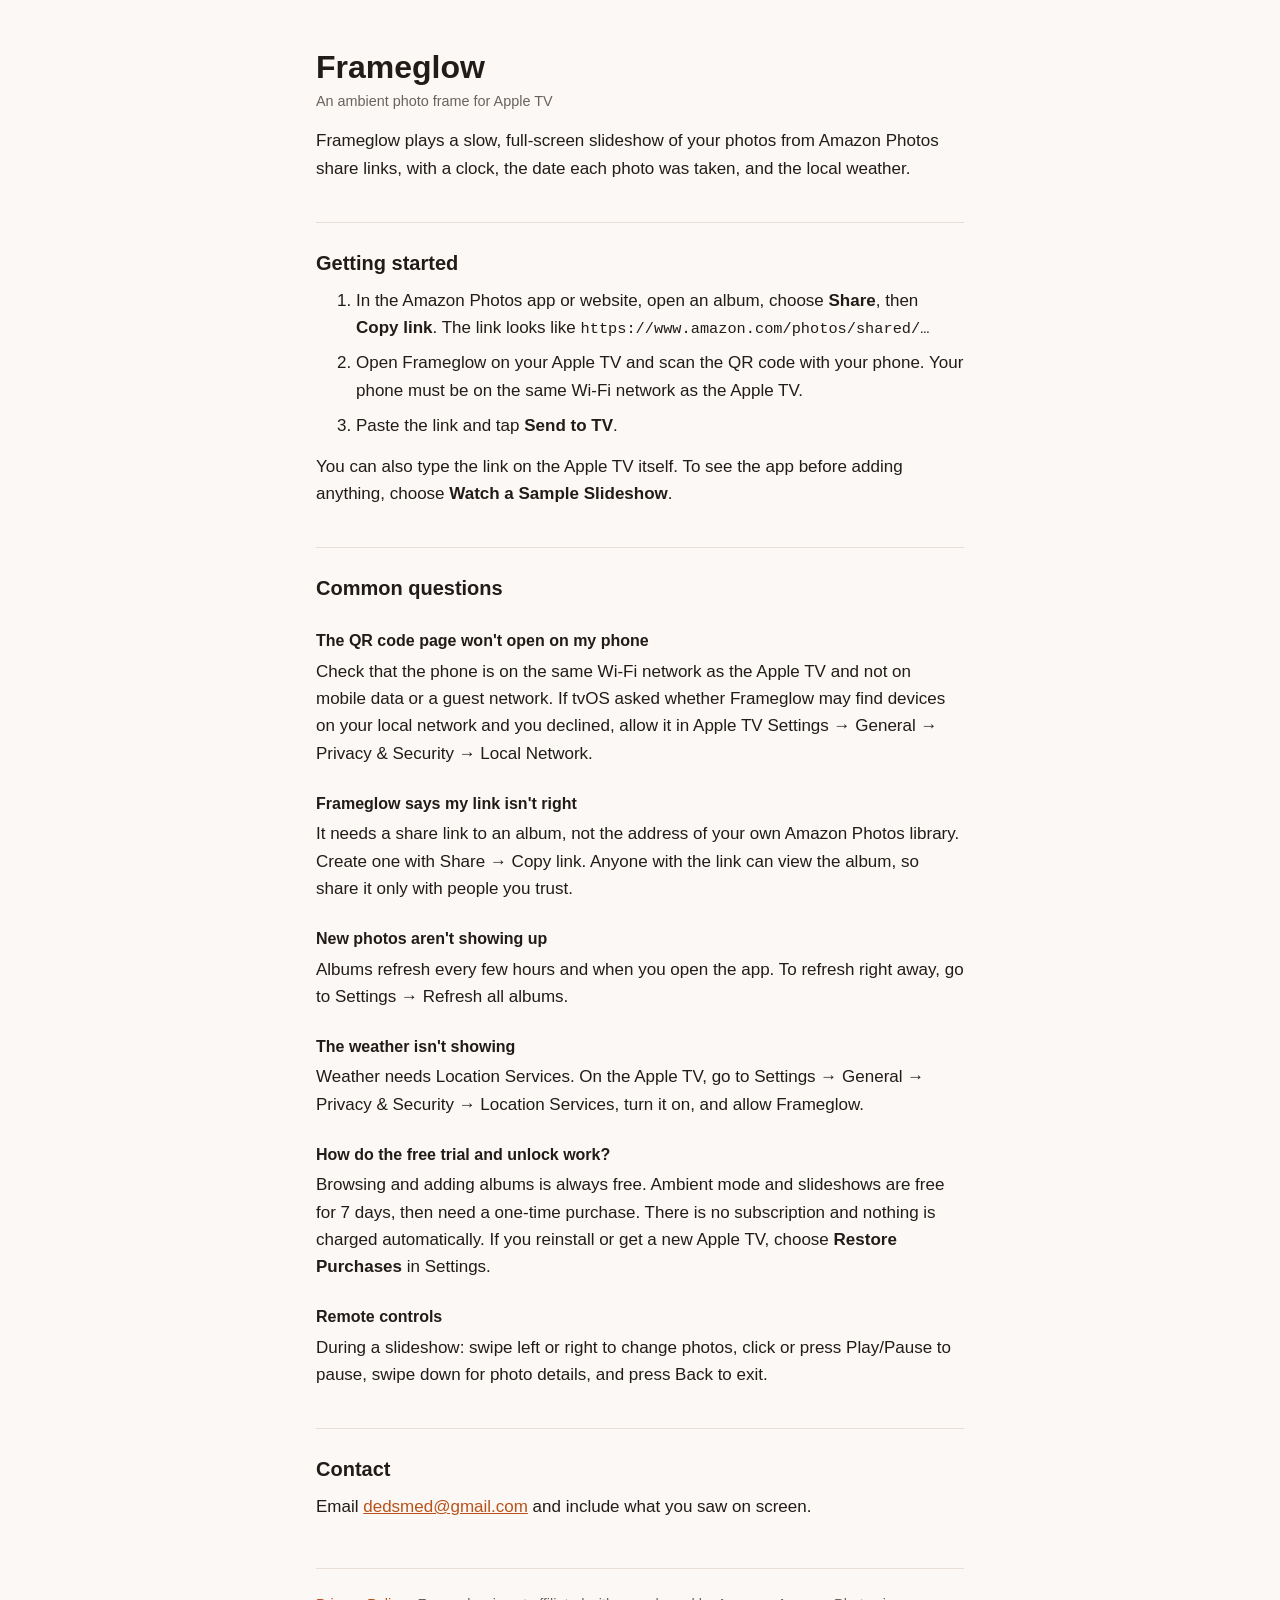
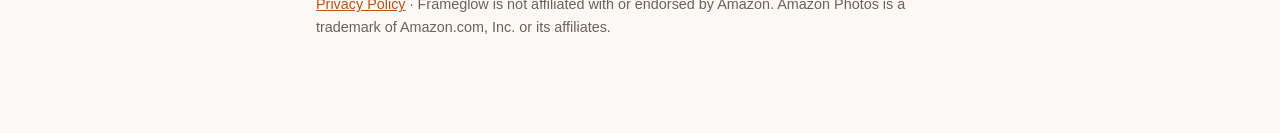
==== frameglow/index.html @ 3e017130 "Add Frameglow support page and privacy policy Co-Authored-By: Claude Fable 5.2 <noreply@anthropic.co" ====
<!doctype html>
<html lang="en">
<head>
<meta charset="utf-8">
<meta name="viewport" content="width=device-width, initial-scale=1">
<title>Frameglow Support</title>
<link rel="stylesheet" href="style.css">
</head>
<body>
<main>
<h1>Frameglow</h1>
<p class="meta">An ambient photo frame for Apple TV</p>

<p>Frameglow plays a slow, full-screen slideshow of your photos from Amazon Photos share
links, with a clock, the date each photo was taken, and the local weather.</p>

<h2>Getting started</h2>
<ol>
<li>In the Amazon Photos app or website, open an album, choose <strong>Share</strong>,
then <strong>Copy link</strong>. The link looks like
<code>https://www.amazon.com/photos/shared/…</code></li>
<li>Open Frameglow on your Apple TV and scan the QR code with your phone. Your phone must
be on the same Wi-Fi network as the Apple TV.</li>
<li>Paste the link and tap <strong>Send to TV</strong>.</li>
</ol>
<p>You can also type the link on the Apple TV itself. To see the app before adding
anything, choose <strong>Watch a Sample Slideshow</strong>.</p>

<h2>Common questions</h2>

<h3>The QR code page won't open on my phone</h3>
<p>Check that the phone is on the same Wi-Fi network as the Apple TV and not on mobile
data or a guest network. If tvOS asked whether Frameglow may find devices on your local
network and you declined, allow it in Apple TV Settings → General → Privacy &amp;
Security → Local Network.</p>

<h3>Frameglow says my link isn't right</h3>
<p>It needs a share link to an album, not the address of your own Amazon Photos library.
Create one with Share → Copy link. Anyone with the link can view the album, so share it
only with people you trust.</p>

<h3>New photos aren't showing up</h3>
<p>Albums refresh every few hours and when you open the app. To refresh right away, go to
Settings → Refresh all albums.</p>

<h3>The weather isn't showing</h3>
<p>Weather needs Location Services. On the Apple TV, go to Settings → General → Privacy
&amp; Security → Location Services, turn it on, and allow Frameglow.</p>

<h3>How do the free trial and unlock work?</h3>
<p>Browsing and adding albums is always free. Ambient mode and slideshows are free for 7
days, then need a one-time purchase. There is no subscription and nothing is charged
automatically. If you reinstall or get a new Apple TV, choose <strong>Restore
Purchases</strong> in Settings.</p>

<h3>Remote controls</h3>
<p>During a slideshow: swipe left or right to change photos, click or press Play/Pause to
pause, swipe down for photo details, and press Back to exit.</p>

<h2>Contact</h2>
<p>Email <a href="mailto:dedsmed@gmail.com">dedsmed@gmail.com</a> and include what you saw on
screen.</p>

<p class="meta"><a href="privacy.html">Privacy Policy</a> · Frameglow is not affiliated
with or endorsed by Amazon. Amazon Photos is a trademark of Amazon.com, Inc. or its
affiliates.</p>
</main>
</body>
</html>
---- frameglow/style.css ----
:root {
  --bg: #fbf8f5;
  --text: #221c18;
  --muted: #6b625b;
  --accent: #b9521a;
  --rule: #e6ded7;
}
@media (prefers-color-scheme: dark) {
  :root {
    --bg: #171311;
    --text: #f1ebe6;
    --muted: #a69c94;
    --accent: #f0914b;
    --rule: #342c27;
  }
}
* { box-sizing: border-box; }
body {
  margin: 0;
  background: var(--bg);
  color: var(--text);
  font: 17px/1.6 -apple-system, BlinkMacSystemFont, "Segoe UI", Roboto, sans-serif;
}
main { max-width: 680px; margin: 0 auto; padding: 48px 16px 80px; }
h1 { font-size: 2rem; line-height: 1.2; margin: 0 0 4px; }
h2 { font-size: 1.25rem; margin: 40px 0 8px; padding-top: 24px; border-top: 1px solid var(--rule); }
h3 { font-size: 1rem; margin: 24px 0 4px; }
p, ul, ol { margin: 0 0 14px; }
li { margin-bottom: 8px; }
a { color: var(--accent); }
code { font-size: 0.9em; overflow-wrap: anywhere; }
.meta { color: var(--muted); font-size: 0.9rem; }
.nav { margin-bottom: 24px; }
p.meta:last-child { margin-top: 48px; padding-top: 24px; border-top: 1px solid var(--rule); }
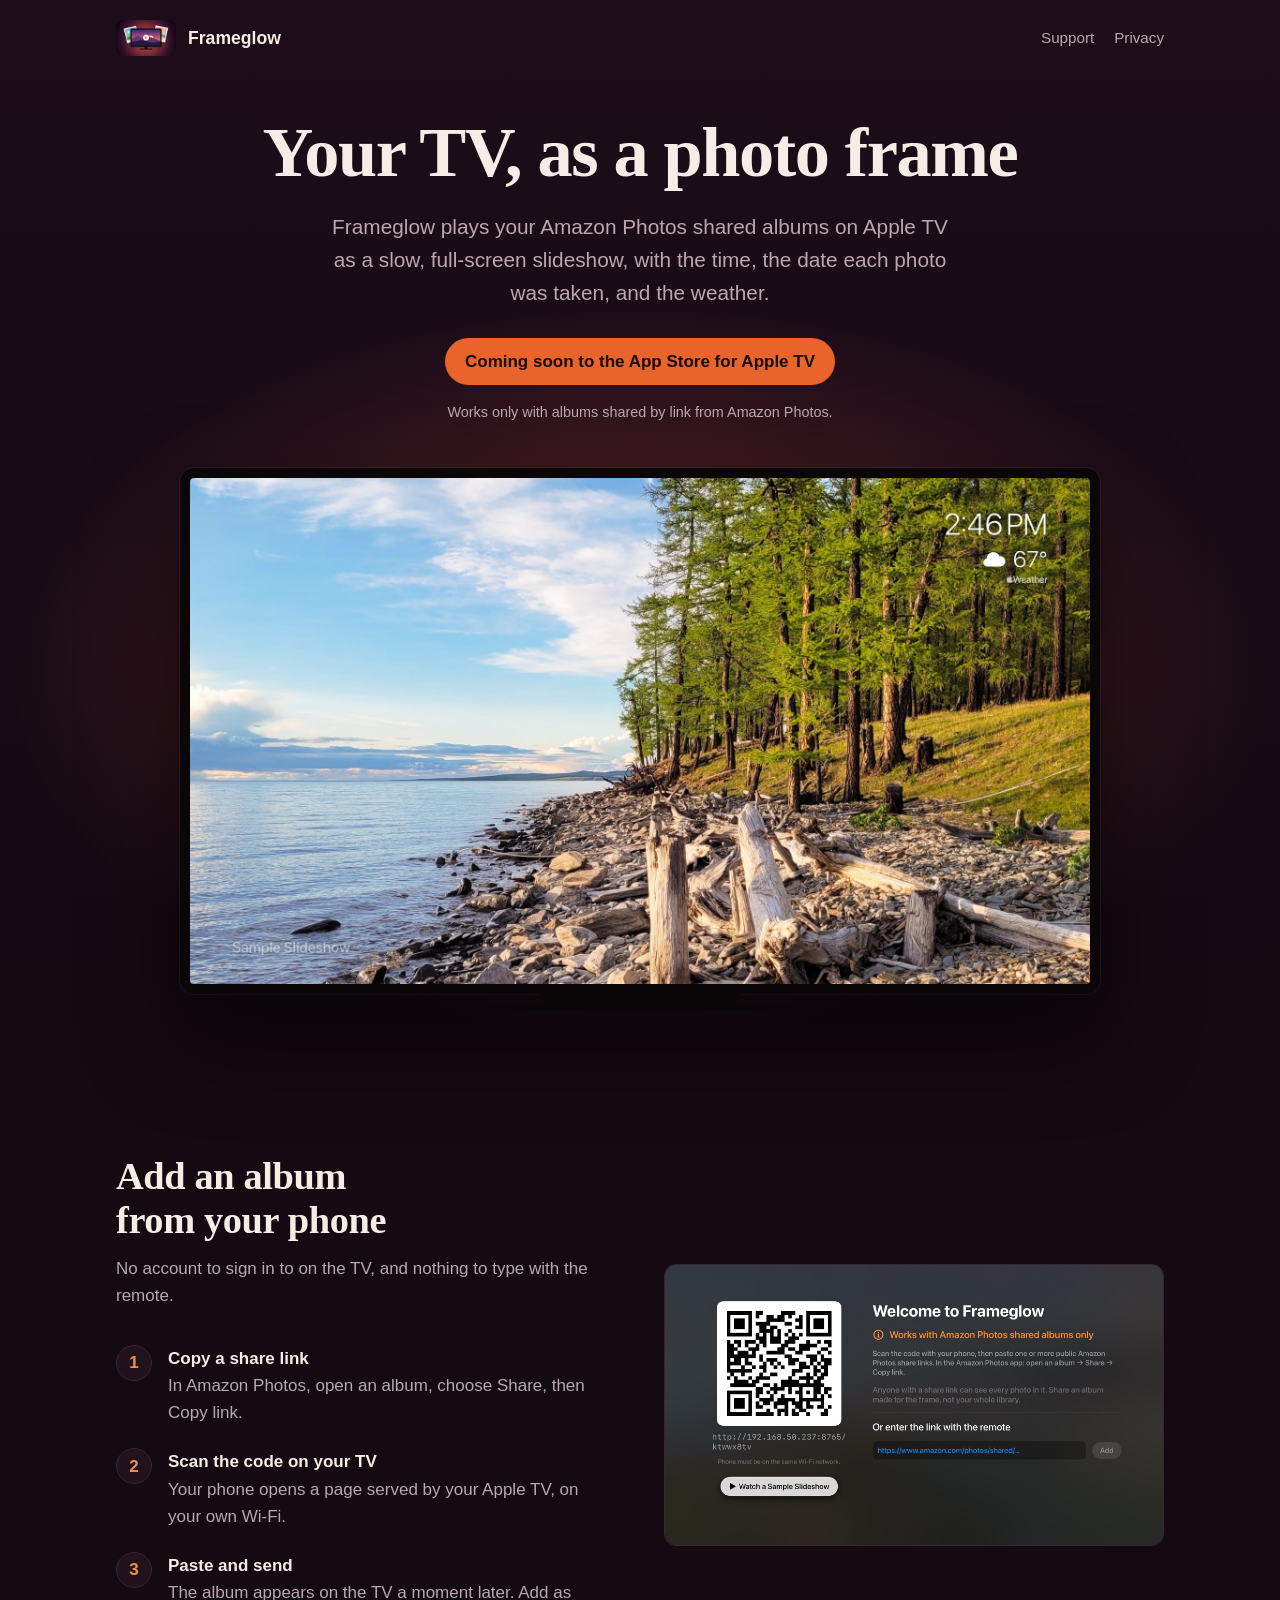
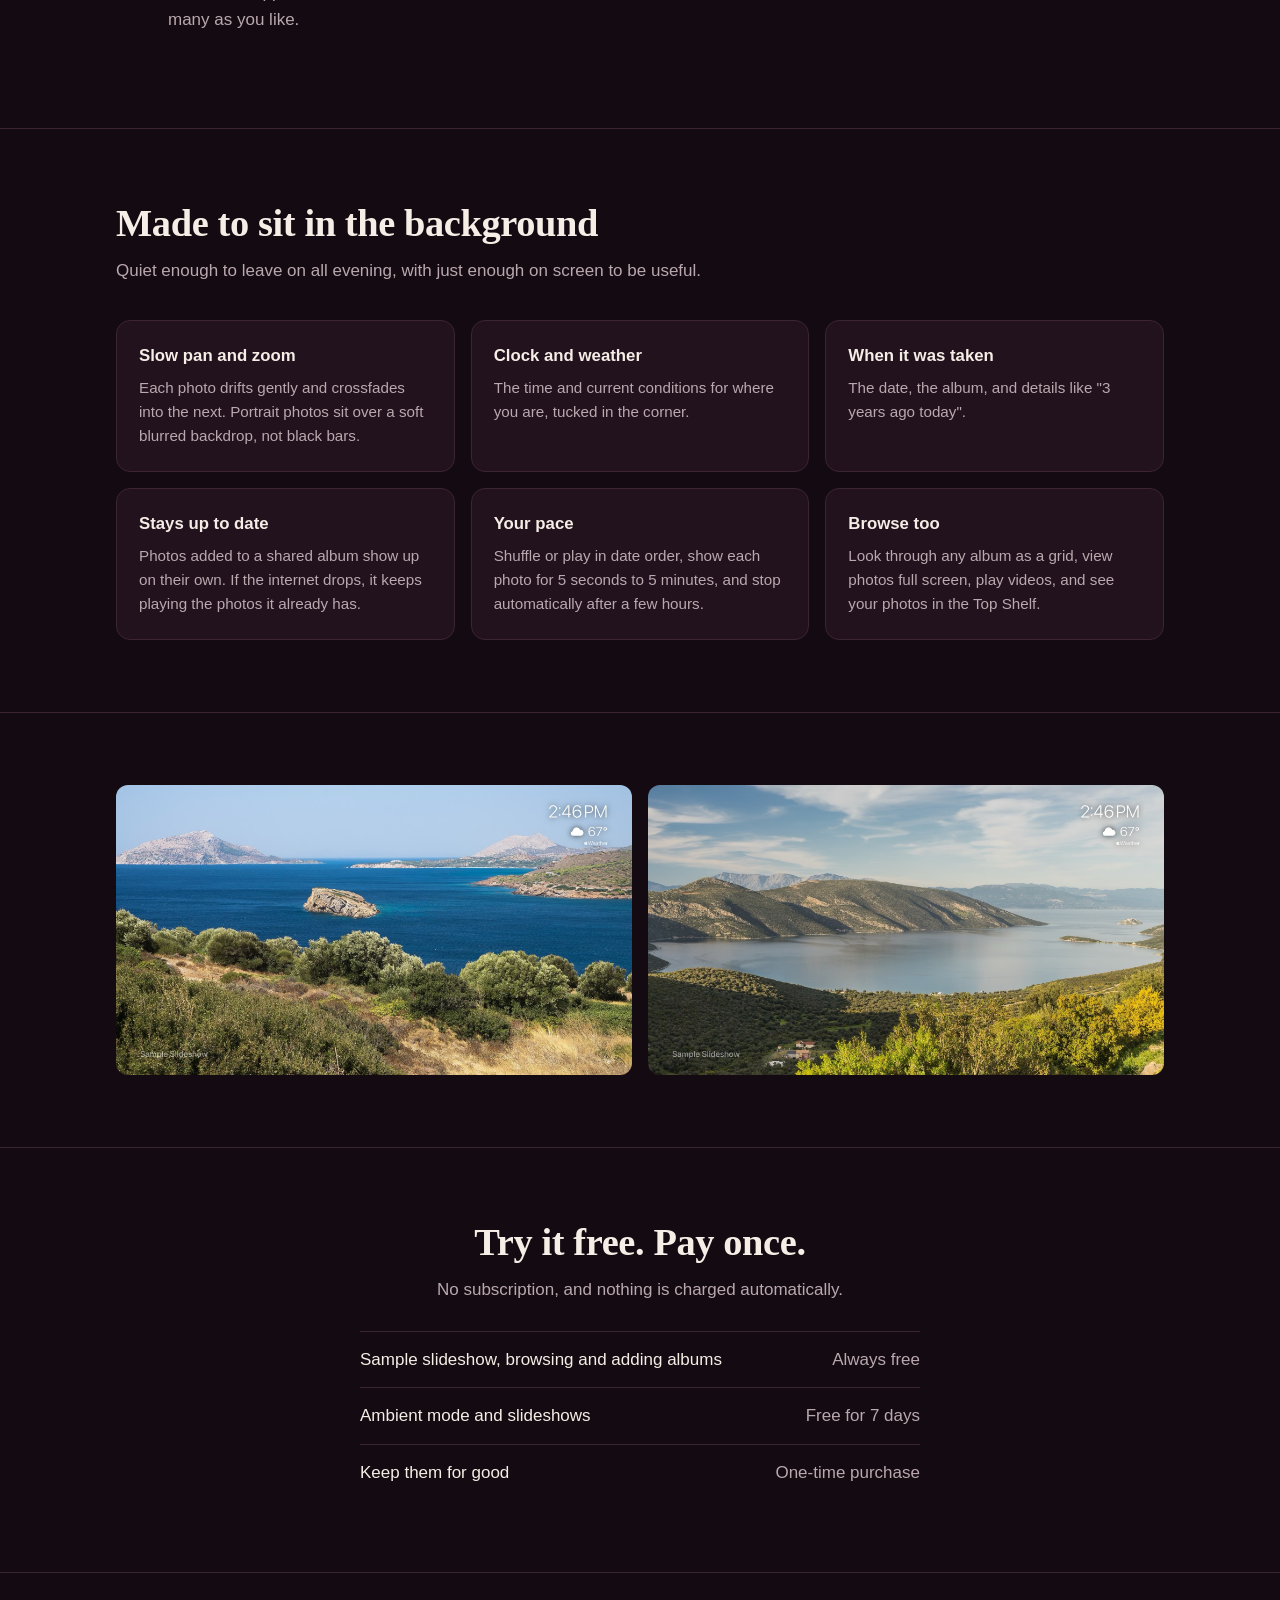
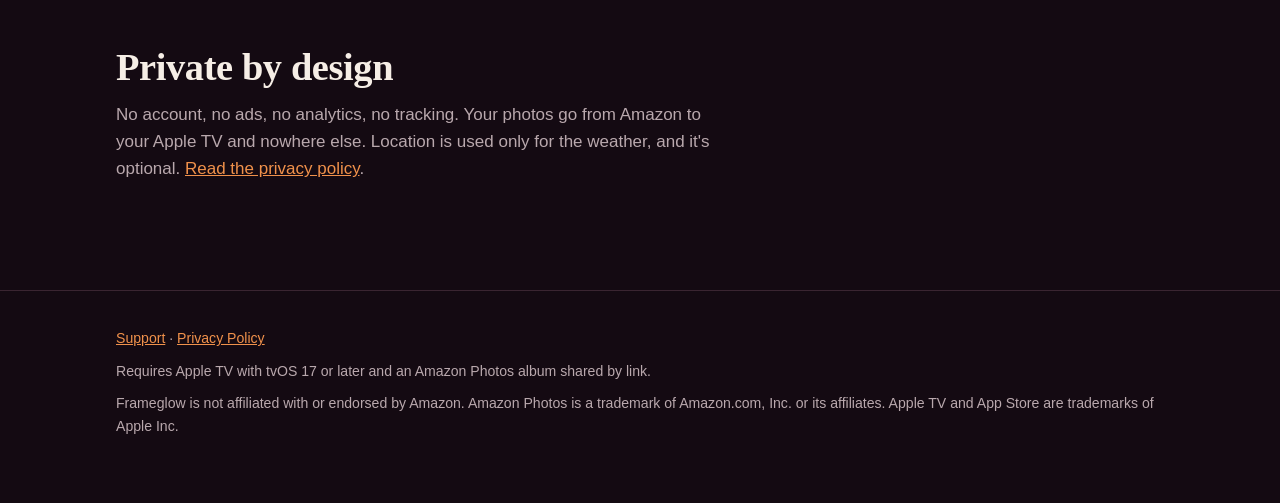
==== commit d4f05aaa: "Frameglow: add promo page, move support to support.html Co-Authored-By: Claude Fable 5.2 <noreply@an" ====
--- a/frameglow/index.html
+++ b/frameglow/index.html
@@ -3,67 +3,107 @@
 <head>
 <meta charset="utf-8">
 <meta name="viewport" content="width=device-width, initial-scale=1">
-<title>Frameglow Support</title>
-<link rel="stylesheet" href="style.css">
+<title>Frameglow: a photo frame for Apple TV</title>
+<meta name="description" content="Frameglow turns your Apple TV into an ambient photo frame for your Amazon Photos shared albums, with the time, date and weather.">
+<meta property="og:title" content="Frameglow: a photo frame for Apple TV">
+<meta property="og:description" content="Your Amazon Photos shared albums, playing on the biggest screen in the house.">
+<meta property="og:image" content="https://b-smedley.github.io/frameglow/img/lake.jpg">
+<meta property="og:type" content="website">
+<link rel="icon" href="img/icon.png">
+<link rel="stylesheet" href="landing.css">
 </head>
 <body>
+
+<div class="hero">
+  <div class="wrap">
+    <header class="top">
+      <a class="brand" href="./"><img src="img/icon.png" alt="" width="640" height="384">Frameglow</a>
+      <nav>
+        <a href="support.html">Support</a>
+        <a href="privacy.html">Privacy</a>
+      </nav>
+    </header>
+
+    <div class="hero-text">
+      <h1>Your TV, as a photo frame</h1>
+      <p class="lede">Frameglow plays your Amazon Photos shared albums on Apple TV as a slow, full-screen slideshow, with the time, the date each photo was taken, and the weather.</p>
+      <span class="pill">Coming soon to the App Store for Apple TV</span>
+      <p class="only">Works only with albums shared by link from Amazon Photos.</p>
+    </div>
+
+    <div class="tv">
+      <div class="screen"><img src="img/lake.jpg" alt="Frameglow showing a lakeside photo full screen, with a clock and the weather in the corner" width="1920" height="1080"></div>
+      <div class="stand"></div>
+      <div class="foot"></div>
+    </div>
+  </div>
+</div>
+
 <main>
-<h1>Frameglow</h1>
-<p class="meta">An ambient photo frame for Apple TV</p>
+  <section>
+    <div class="wrap split">
+      <div>
+        <h2>Add an album from your phone</h2>
+        <p class="sub">No account to sign in to on the TV, and nothing to type with the remote.</p>
+        <ol class="steps">
+          <li><strong>Copy a share link</strong><span>In Amazon Photos, open an album, choose Share, then Copy link.</span></li>
+          <li><strong>Scan the code on your TV</strong><span>Your phone opens a page served by your Apple TV, on your own Wi-Fi.</span></li>
+          <li><strong>Paste and send</strong><span>The album appears on the TV a moment later. Add as many as you like.</span></li>
+        </ol>
+      </div>
+      <img src="img/add-album.jpg" alt="Frameglow's welcome screen with a QR code to scan" width="1920" height="1080" loading="lazy">
+    </div>
+  </section>
 
-<p>Frameglow plays a slow, full-screen slideshow of your photos from Amazon Photos share
-links, with a clock, the date each photo was taken, and the local weather.</p>
+  <section>
+    <div class="wrap">
+      <h2>Made to sit in the background</h2>
+      <p class="sub">Quiet enough to leave on all evening, with just enough on screen to be useful.</p>
+      <div class="grid">
+        <div class="card"><h3>Slow pan and zoom</h3><p>Each photo drifts gently and crossfades into the next. Portrait photos sit over a soft blurred backdrop, not black bars.</p></div>
+        <div class="card"><h3>Clock and weather</h3><p>The time and current conditions for where you are, tucked in the corner.</p></div>
+        <div class="card"><h3>When it was taken</h3><p>The date, the album, and details like "3 years ago today".</p></div>
+        <div class="card"><h3>Stays up to date</h3><p>Photos added to a shared album show up on their own. If the internet drops, it keeps playing the photos it already has.</p></div>
+        <div class="card"><h3>Your pace</h3><p>Shuffle or play in date order, show each photo for 5 seconds to 5 minutes, and stop automatically after a few hours.</p></div>
+        <div class="card"><h3>Browse too</h3><p>Look through any album as a grid, view photos full screen, play videos, and see your photos in the Top Shelf.</p></div>
+      </div>
+    </div>
+  </section>
 
-<h2>Getting started</h2>
-<ol>
-<li>In the Amazon Photos app or website, open an album, choose <strong>Share</strong>,
-then <strong>Copy link</strong>. The link looks like
-<code>https://www.amazon.com/photos/shared/…</code></li>
-<li>Open Frameglow on your Apple TV and scan the QR code with your phone. Your phone must
-be on the same Wi-Fi network as the Apple TV.</li>
-<li>Paste the link and tap <strong>Send to TV</strong>.</li>
-</ol>
-<p>You can also type the link on the Apple TV itself. To see the app before adding
-anything, choose <strong>Watch a Sample Slideshow</strong>.</p>
+  <section>
+    <div class="wrap pair">
+      <img src="img/coast.jpg" alt="A coastal photo playing in Frameglow" width="1920" height="1080" loading="lazy">
+      <img src="img/bay.jpg" alt="A photo of a bay playing in Frameglow" width="1920" height="1080" loading="lazy">
+    </div>
+  </section>
 
-<h2>Common questions</h2>
+  <section class="price">
+    <div class="wrap">
+      <h2>Try it free. Pay once.</h2>
+      <p class="sub">No subscription, and nothing is charged automatically.</p>
+      <ul>
+        <li><span>Sample slideshow, browsing and adding albums</span><span>Always free</span></li>
+        <li><span>Ambient mode and slideshows</span><span>Free for 7 days</span></li>
+        <li><span>Keep them for good</span><span>One-time purchase</span></li>
+      </ul>
+    </div>
+  </section>
 
-<h3>The QR code page won't open on my phone</h3>
-<p>Check that the phone is on the same Wi-Fi network as the Apple TV and not on mobile
-data or a guest network. If tvOS asked whether Frameglow may find devices on your local
-network and you declined, allow it in Apple TV Settings → General → Privacy &amp;
-Security → Local Network.</p>
+  <section>
+    <div class="wrap">
+      <h2>Private by design</h2>
+      <p class="sub">No account, no ads, no analytics, no tracking. Your photos go from Amazon to your Apple TV and nowhere else. Location is used only for the weather, and it's optional. <a href="privacy.html">Read the privacy policy</a>.</p>
+    </div>
+  </section>
+</main>
 
-<h3>Frameglow says my link isn't right</h3>
-<p>It needs a share link to an album, not the address of your own Amazon Photos library.
-Create one with Share → Copy link. Anyone with the link can view the album, so share it
-only with people you trust.</p>
+<footer>
+  <div class="wrap">
+    <p><a href="support.html">Support</a> · <a href="privacy.html">Privacy Policy</a></p>
+    <p>Requires Apple TV with tvOS 17 or later and an Amazon Photos album shared by link.</p>
+    <p>Frameglow is not affiliated with or endorsed by Amazon. Amazon Photos is a trademark of Amazon.com, Inc. or its affiliates. Apple TV and App Store are trademarks of Apple Inc.</p>
+  </div>
+</footer>
 
-<h3>New photos aren't showing up</h3>
-<p>Albums refresh every few hours and when you open the app. To refresh right away, go to
-Settings → Refresh all albums.</p>
-
-<h3>The weather isn't showing</h3>
-<p>Weather needs Location Services. On the Apple TV, go to Settings → General → Privacy
-&amp; Security → Location Services, turn it on, and allow Frameglow.</p>
-
-<h3>How do the free trial and unlock work?</h3>
-<p>Browsing and adding albums is always free. Ambient mode and slideshows are free for 7
-days, then need a one-time purchase. There is no subscription and nothing is charged
-automatically. If you reinstall or get a new Apple TV, choose <strong>Restore
-Purchases</strong> in Settings.</p>
-
-<h3>Remote controls</h3>
-<p>During a slideshow: swipe left or right to change photos, click or press Play/Pause to
-pause, swipe down for photo details, and press Back to exit.</p>
-
-<h2>Contact</h2>
-<p>Email <a href="mailto:dedsmed@gmail.com">dedsmed@gmail.com</a> and include what you saw on
-screen.</p>
-
-<p class="meta"><a href="privacy.html">Privacy Policy</a> · Frameglow is not affiliated
-with or endorsed by Amazon. Amazon Photos is a trademark of Amazon.com, Inc. or its
-affiliates.</p>
-</main>
 </body>
 </html>
--- a/frameglow/landing.css
+++ b/frameglow/landing.css
@@ -0,0 +1,120 @@
+:root {
+  color-scheme: dark;
+  --bg: #140a12;
+  --bg-raised: #21121d;
+  --text: #f6eee6;
+  --muted: #b9a8ad;
+  --accent: #f0914b;
+  --accent-strong: #e8642b;
+  --rule: #3a2531;
+  --serif: ui-serif, "New York", "Iowan Old Style", Georgia, serif;
+  --sans: -apple-system, BlinkMacSystemFont, "Segoe UI", Roboto, sans-serif;
+}
+* { box-sizing: border-box; }
+html { scroll-behavior: smooth; }
+body {
+  margin: 0;
+  background: var(--bg);
+  color: var(--text);
+  font: 17px/1.6 var(--sans);
+  -webkit-font-smoothing: antialiased;
+}
+img { display: block; max-width: 100%; height: auto; }
+a { color: var(--accent); }
+.wrap { max-width: 1080px; margin: 0 auto; padding: 0 16px; }
+
+/* Header */
+.top { display: flex; align-items: center; justify-content: space-between; padding: 20px 0; }
+.brand { display: flex; align-items: center; gap: 12px; color: var(--text); text-decoration: none; font-weight: 650; font-size: 1.1rem; }
+.brand img { width: 60px; height: 36px; border-radius: 8px; object-fit: cover; }
+.top nav { display: flex; gap: 20px; font-size: 0.95rem; }
+.top nav a { color: var(--muted); text-decoration: none; }
+.top nav a:hover { color: var(--text); }
+
+/* Hero */
+.hero {
+  background:
+    radial-gradient(900px 520px at 50% 62%, rgba(176, 62, 58, 0.55), transparent 70%),
+    linear-gradient(#1c0d19, var(--bg));
+  padding-bottom: 72px;
+}
+.hero-text { text-align: center; padding: 40px 0 44px; }
+h1 {
+  font: 600 clamp(2.4rem, 7vw, 4.4rem)/1.05 var(--serif);
+  letter-spacing: -0.02em;
+  margin: 0 0 20px;
+  text-wrap: balance;
+}
+.lede { font-size: clamp(1.05rem, 2.4vw, 1.3rem); color: var(--muted); max-width: 640px; margin: 0 auto 28px; text-wrap: pretty; }
+.pill {
+  display: inline-block;
+  padding: 10px 20px;
+  border-radius: 999px;
+  background: var(--accent-strong);
+  color: #1b0a05;
+  font-weight: 650;
+}
+.only { margin: 16px 0 0; font-size: 0.9rem; color: var(--muted); }
+
+/* TV frame */
+.tv { max-width: 920px; margin: 0 auto; }
+.tv .screen {
+  border: 10px solid #0b0709;
+  border-radius: 14px;
+  background: #0b0709;
+  box-shadow: 0 40px 90px rgba(0, 0, 0, 0.6), 0 0 0 1px rgba(255, 255, 255, 0.06);
+  overflow: hidden;
+}
+.tv .screen img { width: 100%; aspect-ratio: 16 / 9; object-fit: cover; }
+.tv .stand { width: 22%; height: 10px; margin: 0 auto; background: #0b0709; border-radius: 0 0 8px 8px; }
+.tv .foot { width: 34%; height: 6px; margin: 0 auto; background: #0b0709; border-radius: 6px; }
+
+/* Sections */
+section { padding: 72px 0; }
+section + section { border-top: 1px solid var(--rule); }
+h2 { font: 600 clamp(1.7rem, 4vw, 2.4rem)/1.15 var(--serif); letter-spacing: -0.01em; margin: 0 0 12px; text-wrap: balance; }
+.sub { color: var(--muted); max-width: 620px; margin: 0 0 36px; }
+
+.split { display: grid; grid-template-columns: 1fr 1fr; gap: 48px; align-items: center; }
+.split img { border-radius: 12px; border: 1px solid var(--rule); }
+ol.steps { list-style: none; counter-reset: step; margin: 0; padding: 0; }
+ol.steps li { counter-increment: step; position: relative; padding: 0 0 22px 52px; }
+ol.steps li::before {
+  content: counter(step);
+  position: absolute; left: 0; top: 0;
+  width: 34px; height: 34px; border-radius: 50%;
+  display: grid; place-items: center;
+  background: var(--bg-raised); border: 1px solid var(--rule);
+  color: var(--accent); font-weight: 700;
+}
+ol.steps strong { display: block; }
+ol.steps span { color: var(--muted); }
+
+.grid { display: grid; grid-template-columns: repeat(3, 1fr); gap: 16px; }
+.card { background: var(--bg-raised); border: 1px solid var(--rule); border-radius: 14px; padding: 22px; }
+.card h3 { margin: 0 0 6px; font-size: 1.05rem; }
+.card p { margin: 0; color: var(--muted); font-size: 0.95rem; }
+
+.pair { display: grid; grid-template-columns: 1fr 1fr; gap: 16px; }
+.pair img { border-radius: 12px; aspect-ratio: 16 / 9; object-fit: cover; width: 100%; }
+
+.price { text-align: center; }
+.price .sub { margin: 0 auto 28px; }
+.price ul { list-style: none; padding: 0; margin: 0 auto; max-width: 560px; text-align: left; }
+.price li { padding: 14px 0; border-top: 1px solid var(--rule); display: flex; gap: 16px; justify-content: space-between; }
+.price li span:last-child { color: var(--muted); text-align: right; }
+
+footer { border-top: 1px solid var(--rule); padding: 36px 0 56px; color: var(--muted); font-size: 0.88rem; }
+footer p { margin: 0 0 10px; }
+
+@media (max-width: 800px) {
+  .split { grid-template-columns: 1fr; gap: 28px; }
+  .grid { grid-template-columns: 1fr; }
+  .pair { grid-template-columns: 1fr; }
+  section { padding: 52px 0; }
+  .hero { padding-bottom: 48px; }
+  .hero-text { padding: 24px 0 32px; }
+  .tv .screen { border-width: 6px; border-radius: 10px; }
+  .price li { flex-direction: column; gap: 2px; }
+  .price li span:last-child { text-align: left; }
+}
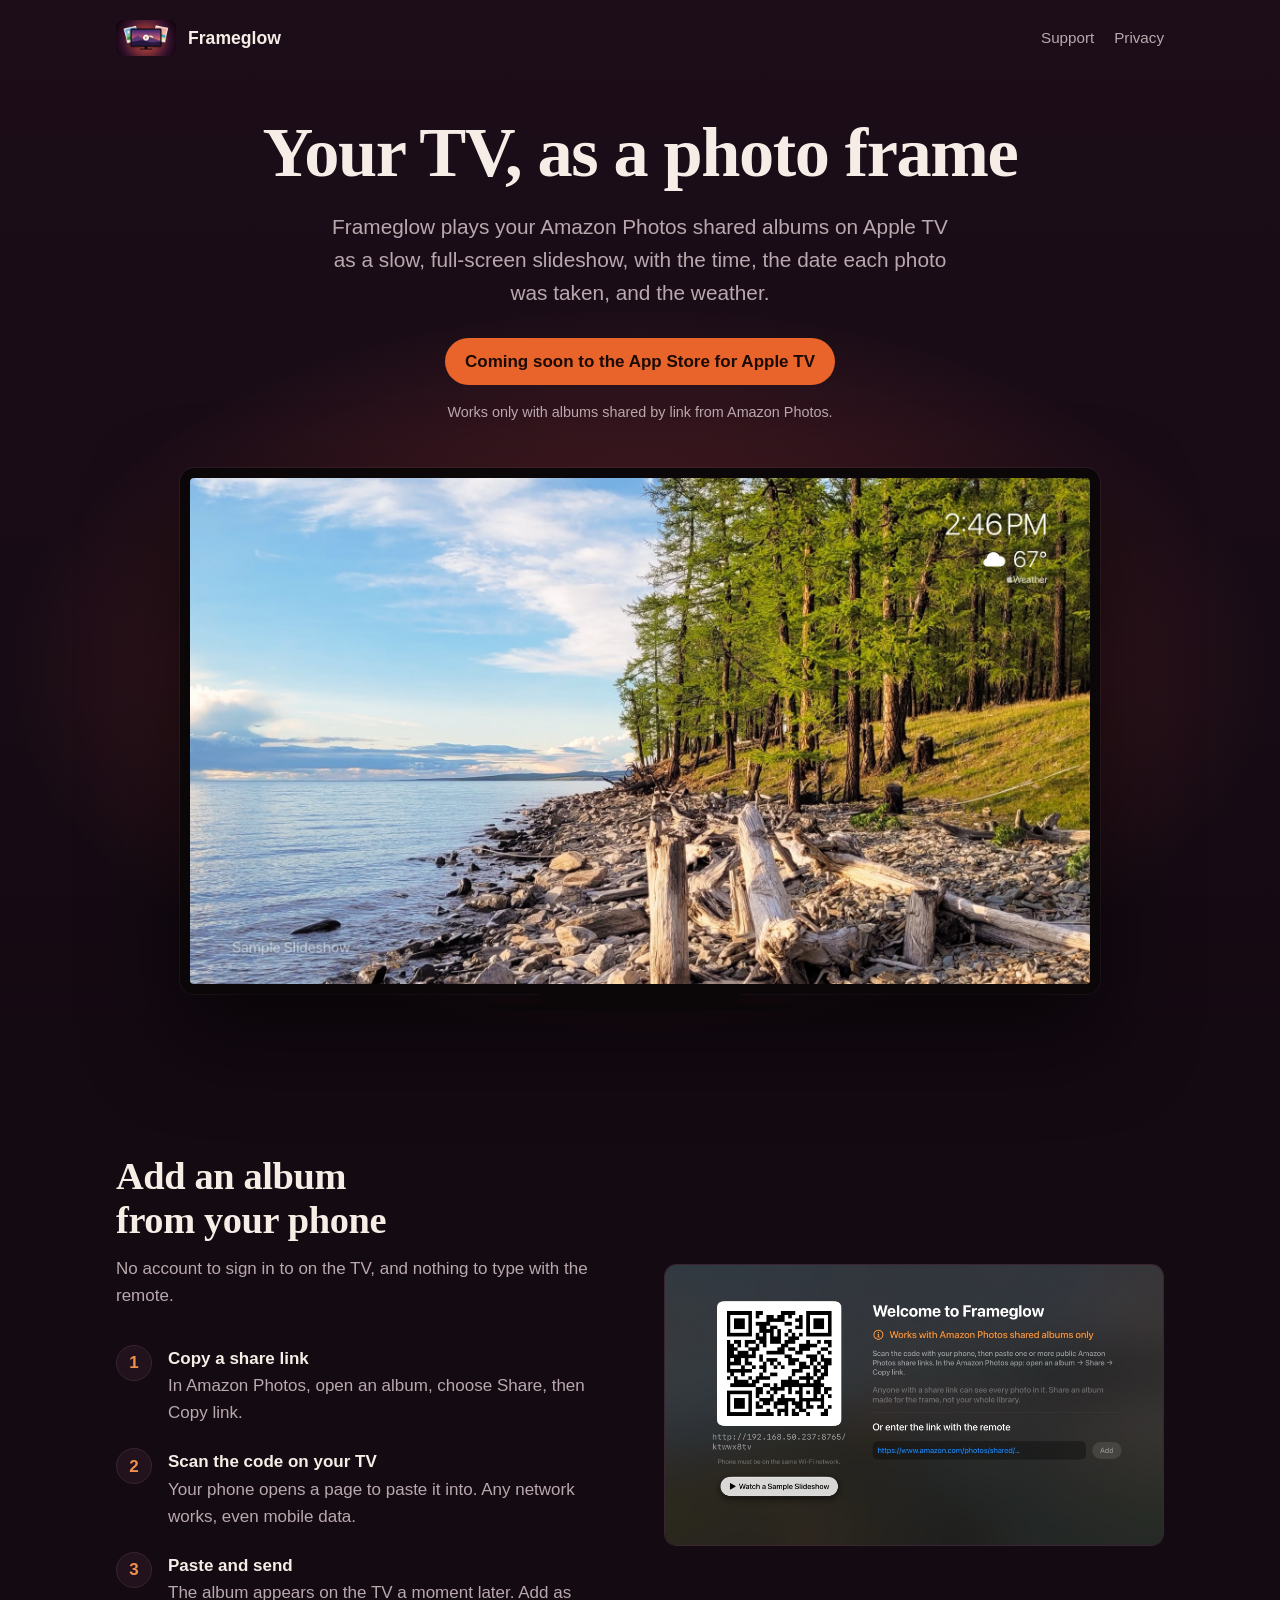
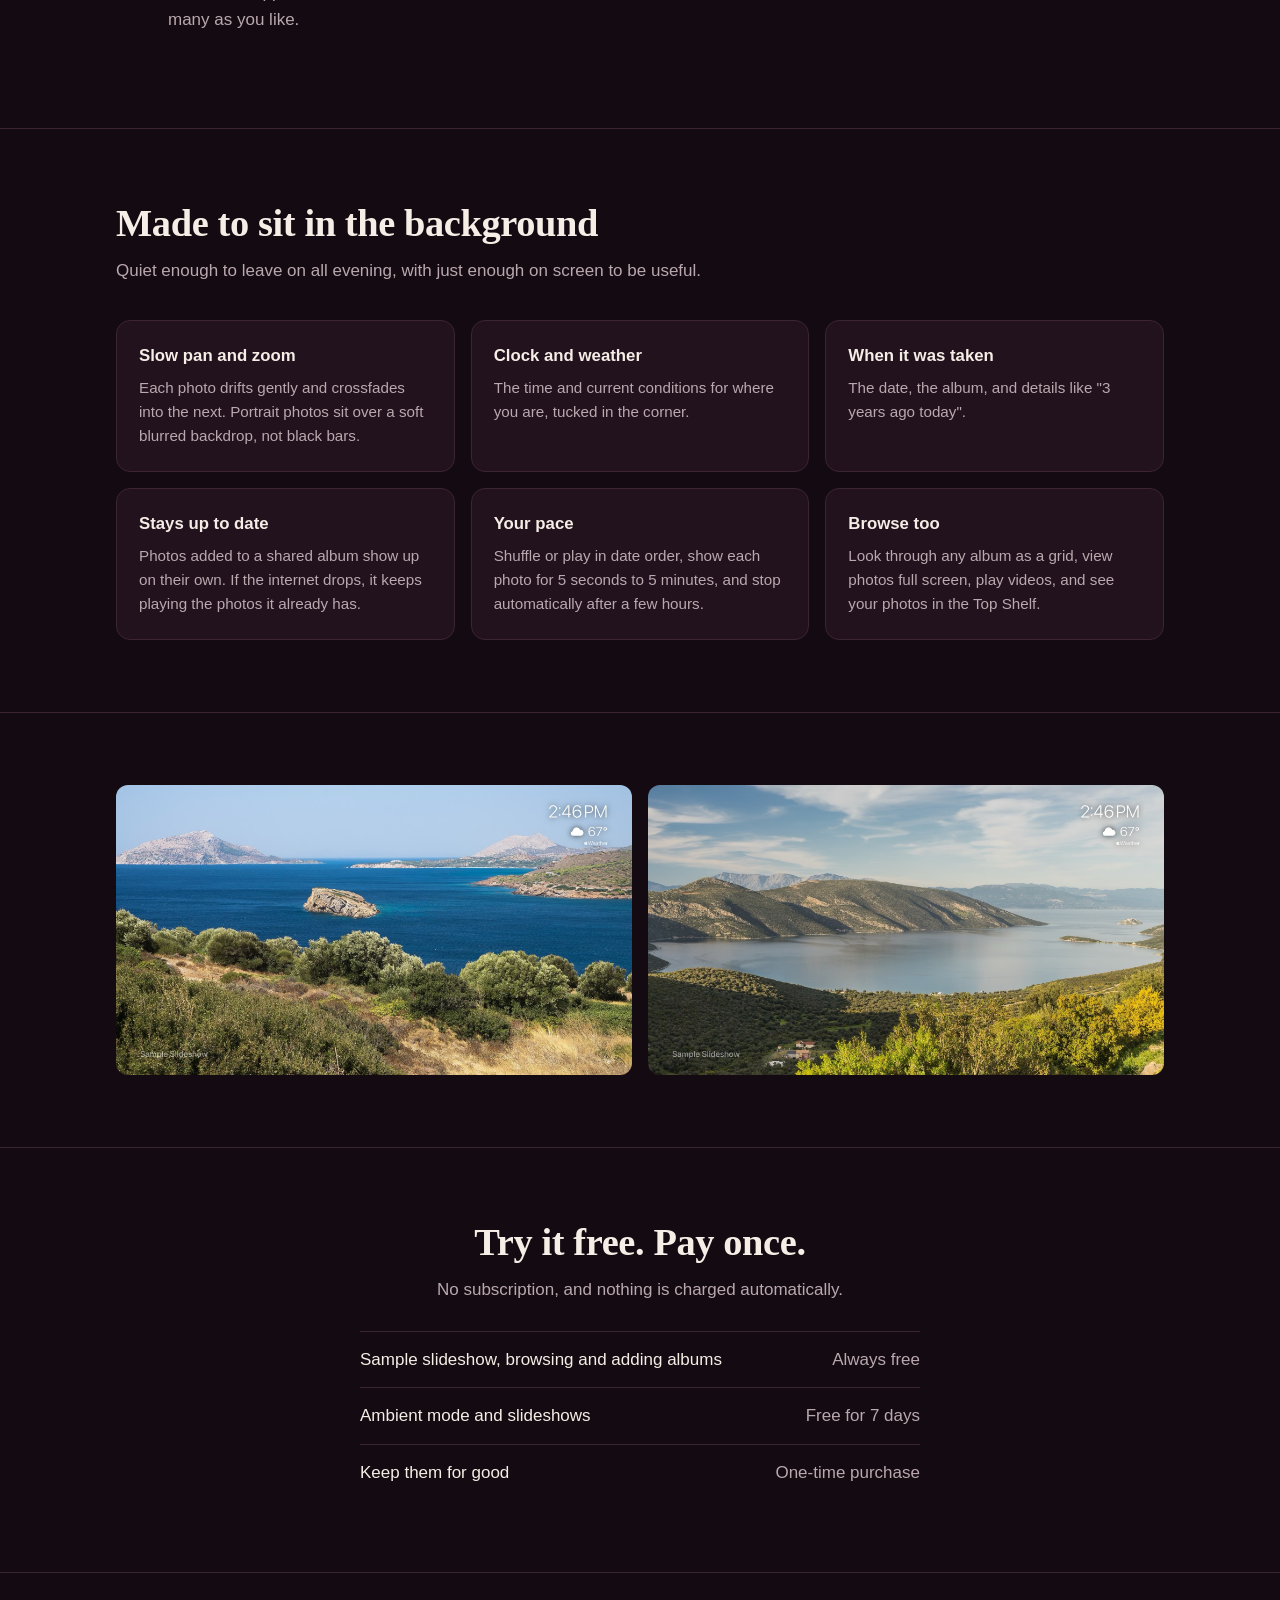
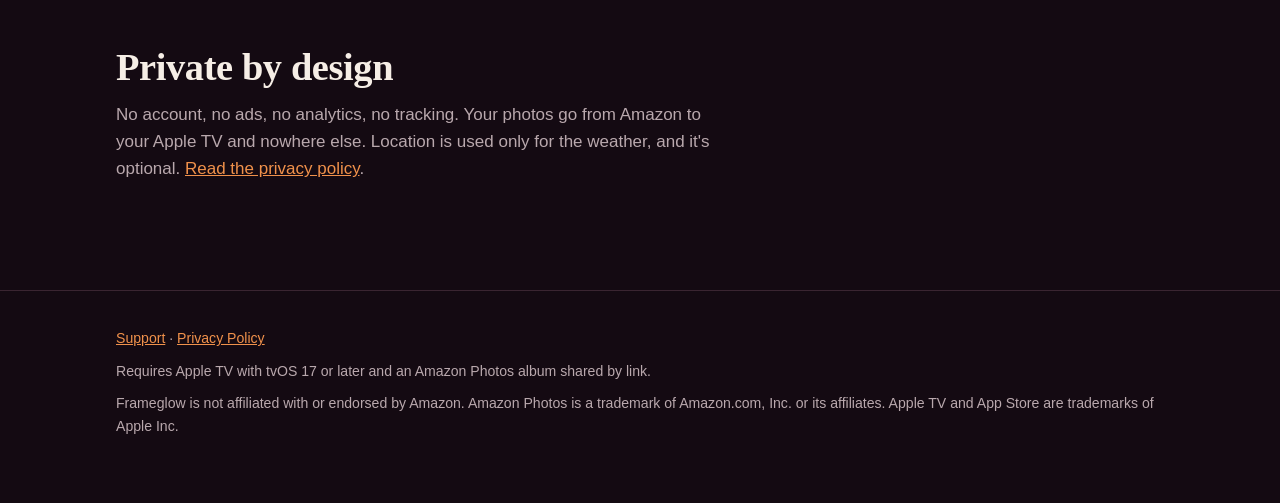
==== commit e3a11b39: "Frameglow: add the phone pairing page; update privacy and support for the pairing relay Co-Authored-" ====
--- a/frameglow/index.html
+++ b/frameglow/index.html
@@ -47,7 +47,7 @@
         <p class="sub">No account to sign in to on the TV, and nothing to type with the remote.</p>
         <ol class="steps">
           <li><strong>Copy a share link</strong><span>In Amazon Photos, open an album, choose Share, then Copy link.</span></li>
-          <li><strong>Scan the code on your TV</strong><span>Your phone opens a page served by your Apple TV, on your own Wi-Fi.</span></li>
+          <li><strong>Scan the code on your TV</strong><span>Your phone opens a page to paste it into. Any network works, even mobile data.</span></li>
           <li><strong>Paste and send</strong><span>The album appears on the TV a moment later. Add as many as you like.</span></li>
         </ol>
       </div>
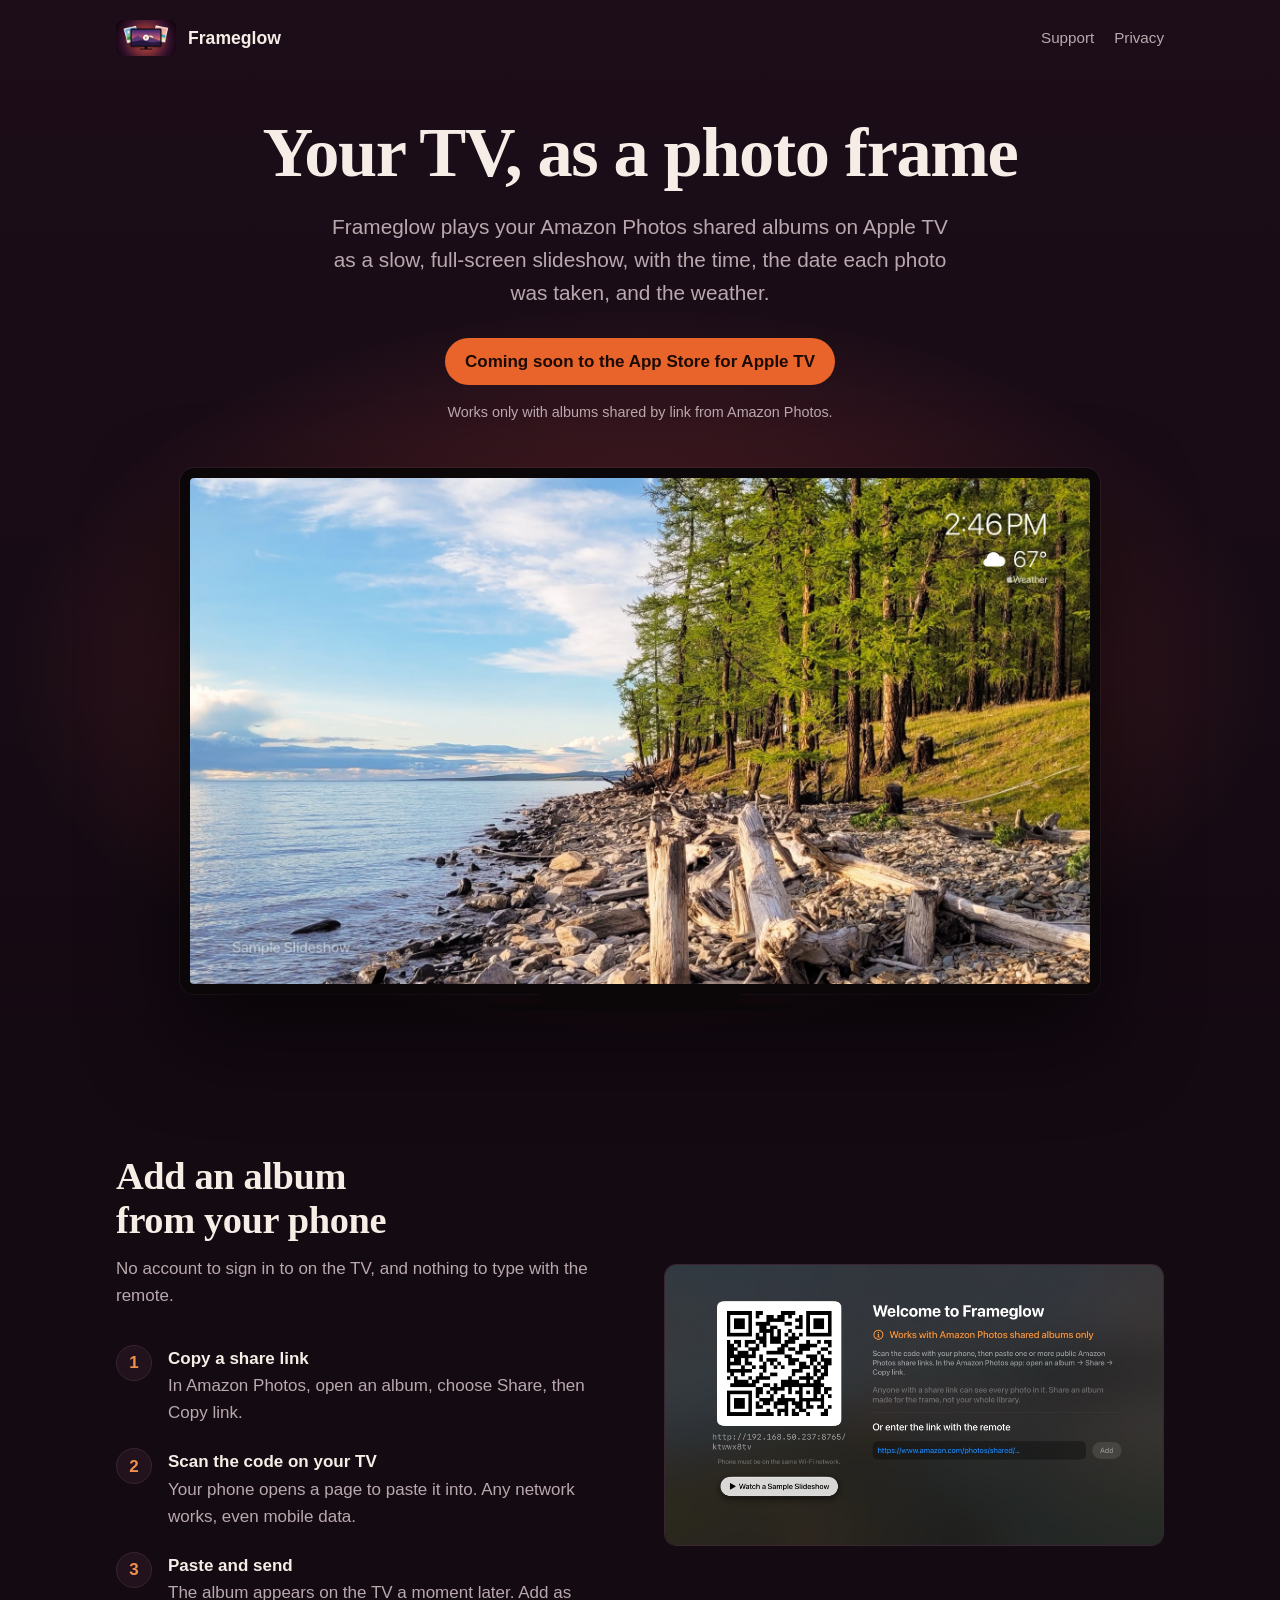
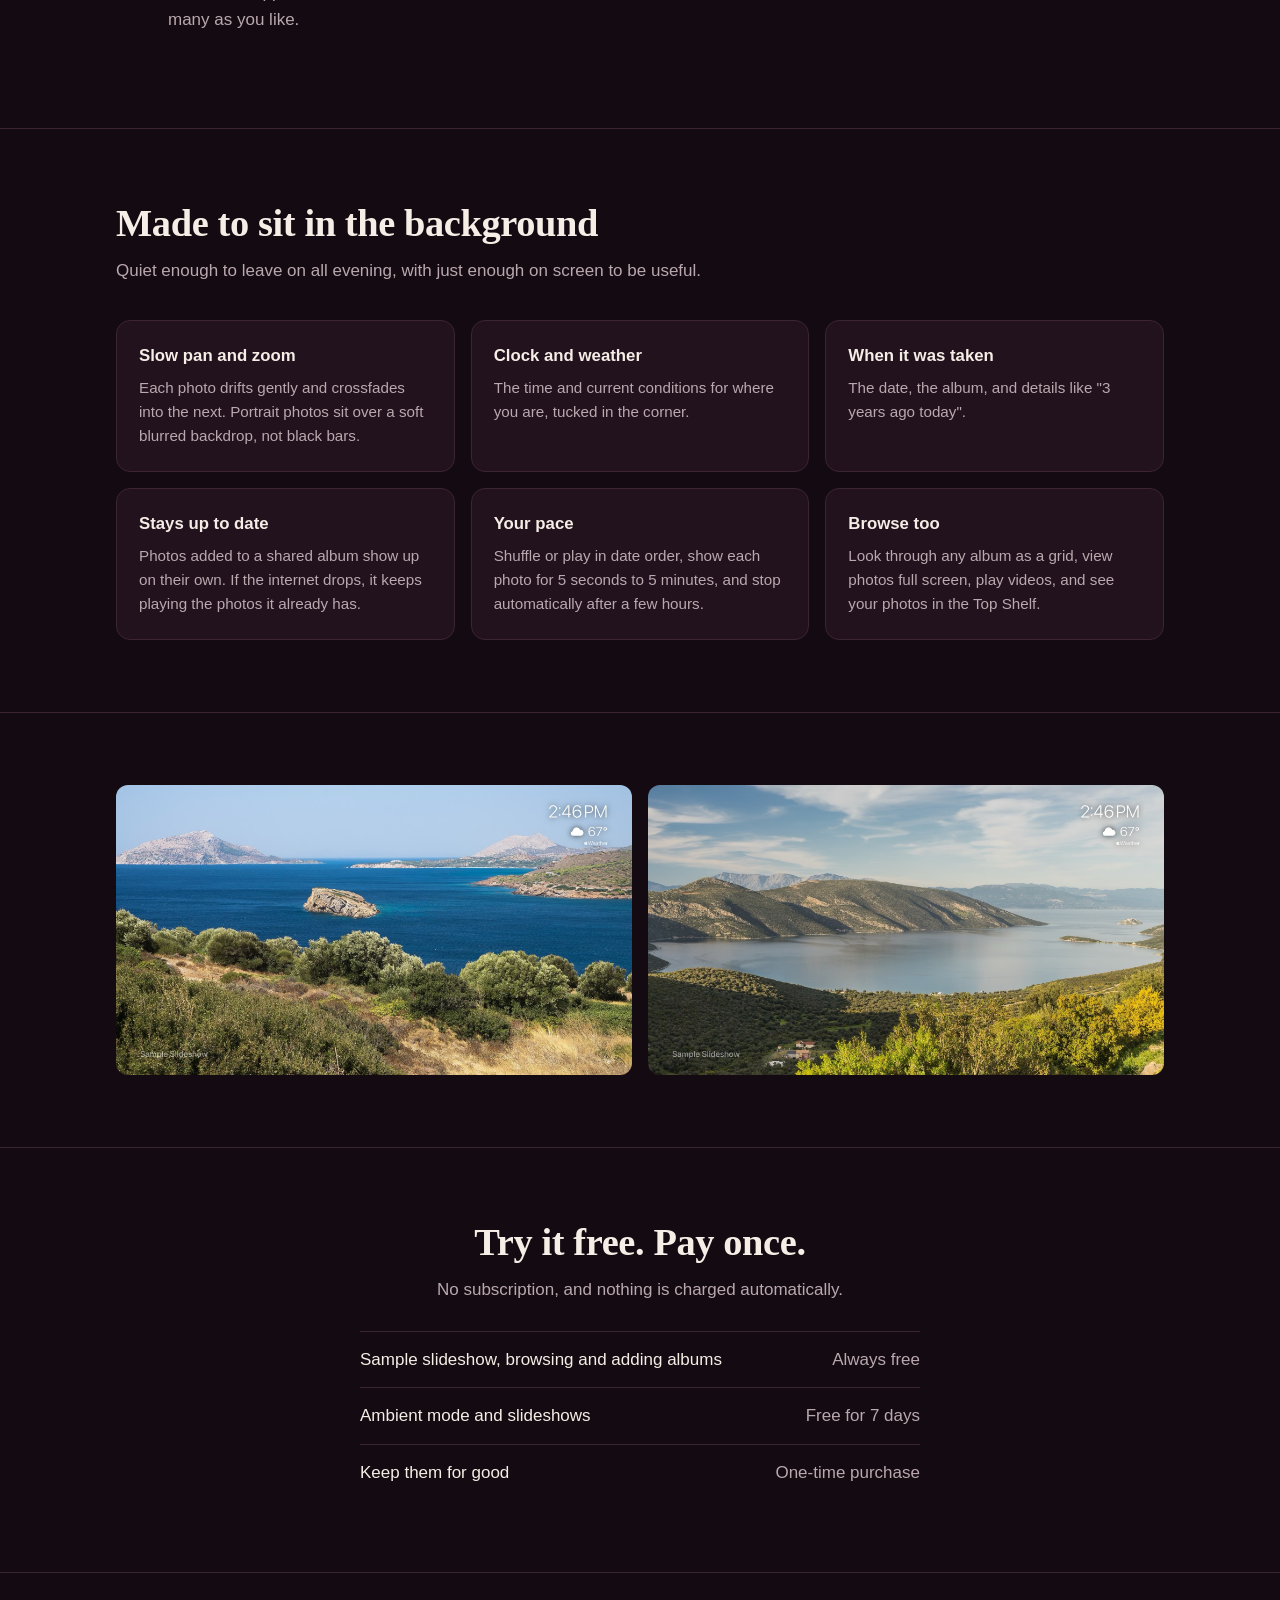
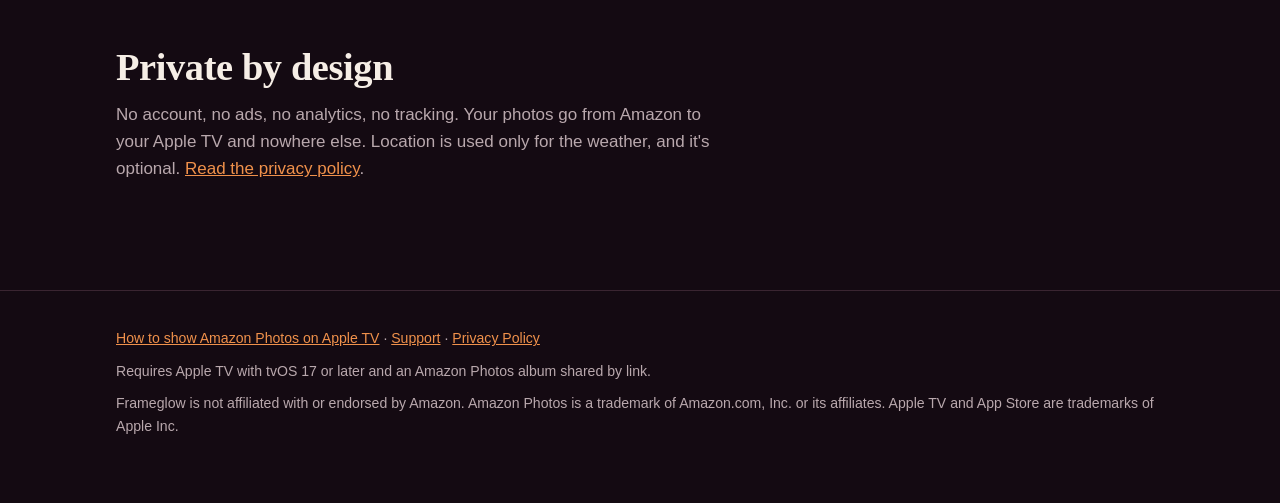
==== commit 463b8549: "Frameglow: add the Amazon Photos on Apple TV page and a sitemap Co-Authored-By: Claude Opus 5.5 <nor" ====
--- a/frameglow/index.html
+++ b/frameglow/index.html
@@ -99,7 +99,7 @@
 
 <footer>
   <div class="wrap">
-    <p><a href="support.html">Support</a> · <a href="privacy.html">Privacy Policy</a></p>
+    <p><a href="amazon-photos-apple-tv.html">How to show Amazon Photos on Apple TV</a> · <a href="support.html">Support</a> · <a href="privacy.html">Privacy Policy</a></p>
     <p>Requires Apple TV with tvOS 17 or later and an Amazon Photos album shared by link.</p>
     <p>Frameglow is not affiliated with or endorsed by Amazon. Amazon Photos is a trademark of Amazon.com, Inc. or its affiliates. Apple TV and App Store are trademarks of Apple Inc.</p>
   </div>
--- a/frameglow/landing.css
+++ b/frameglow/landing.css
@@ -118,3 +118,16 @@
   .price li { flex-direction: column; gap: 2px; }
   .price li span:last-child { text-align: left; }
 }
+
+/* Article pages (amazon-photos-apple-tv.html) */
+.article { max-width: 720px; }
+.article h2 { margin-top: 48px; }
+.article h2:first-child, .article .answer h2 { margin-top: 0; }
+.article h3 { margin: 28px 0 6px; font-size: 1.1rem; }
+.article p, .article ul { margin: 0 0 14px; }
+.article li { margin-bottom: 6px; }
+.article .note { color: var(--muted); }
+.article .pill { margin-top: 8px; }
+.answer { background: var(--bg-raised); border: 1px solid var(--rule); border-radius: 14px; padding: 24px 24px 12px; }
+.answer h2 { font-size: clamp(1.4rem, 3vw, 1.8rem); }
+.more { margin-top: 40px !important; }
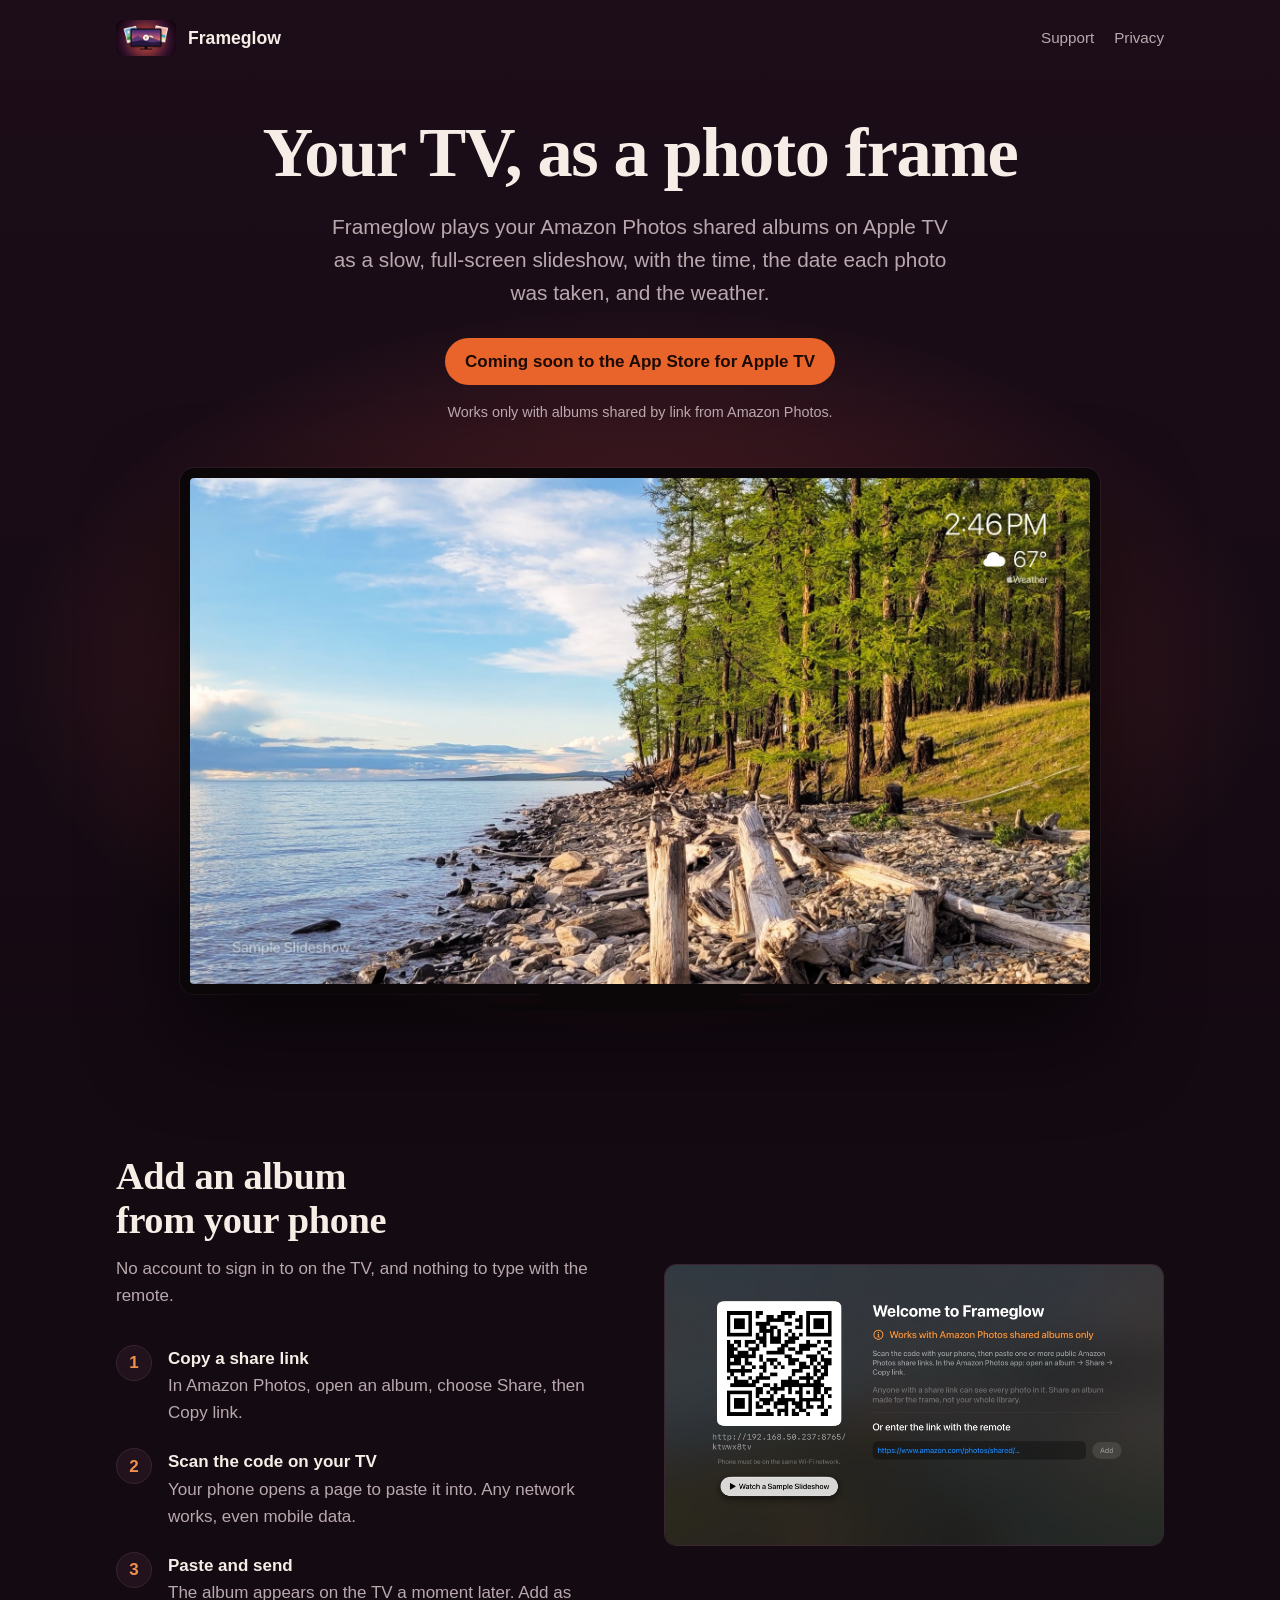
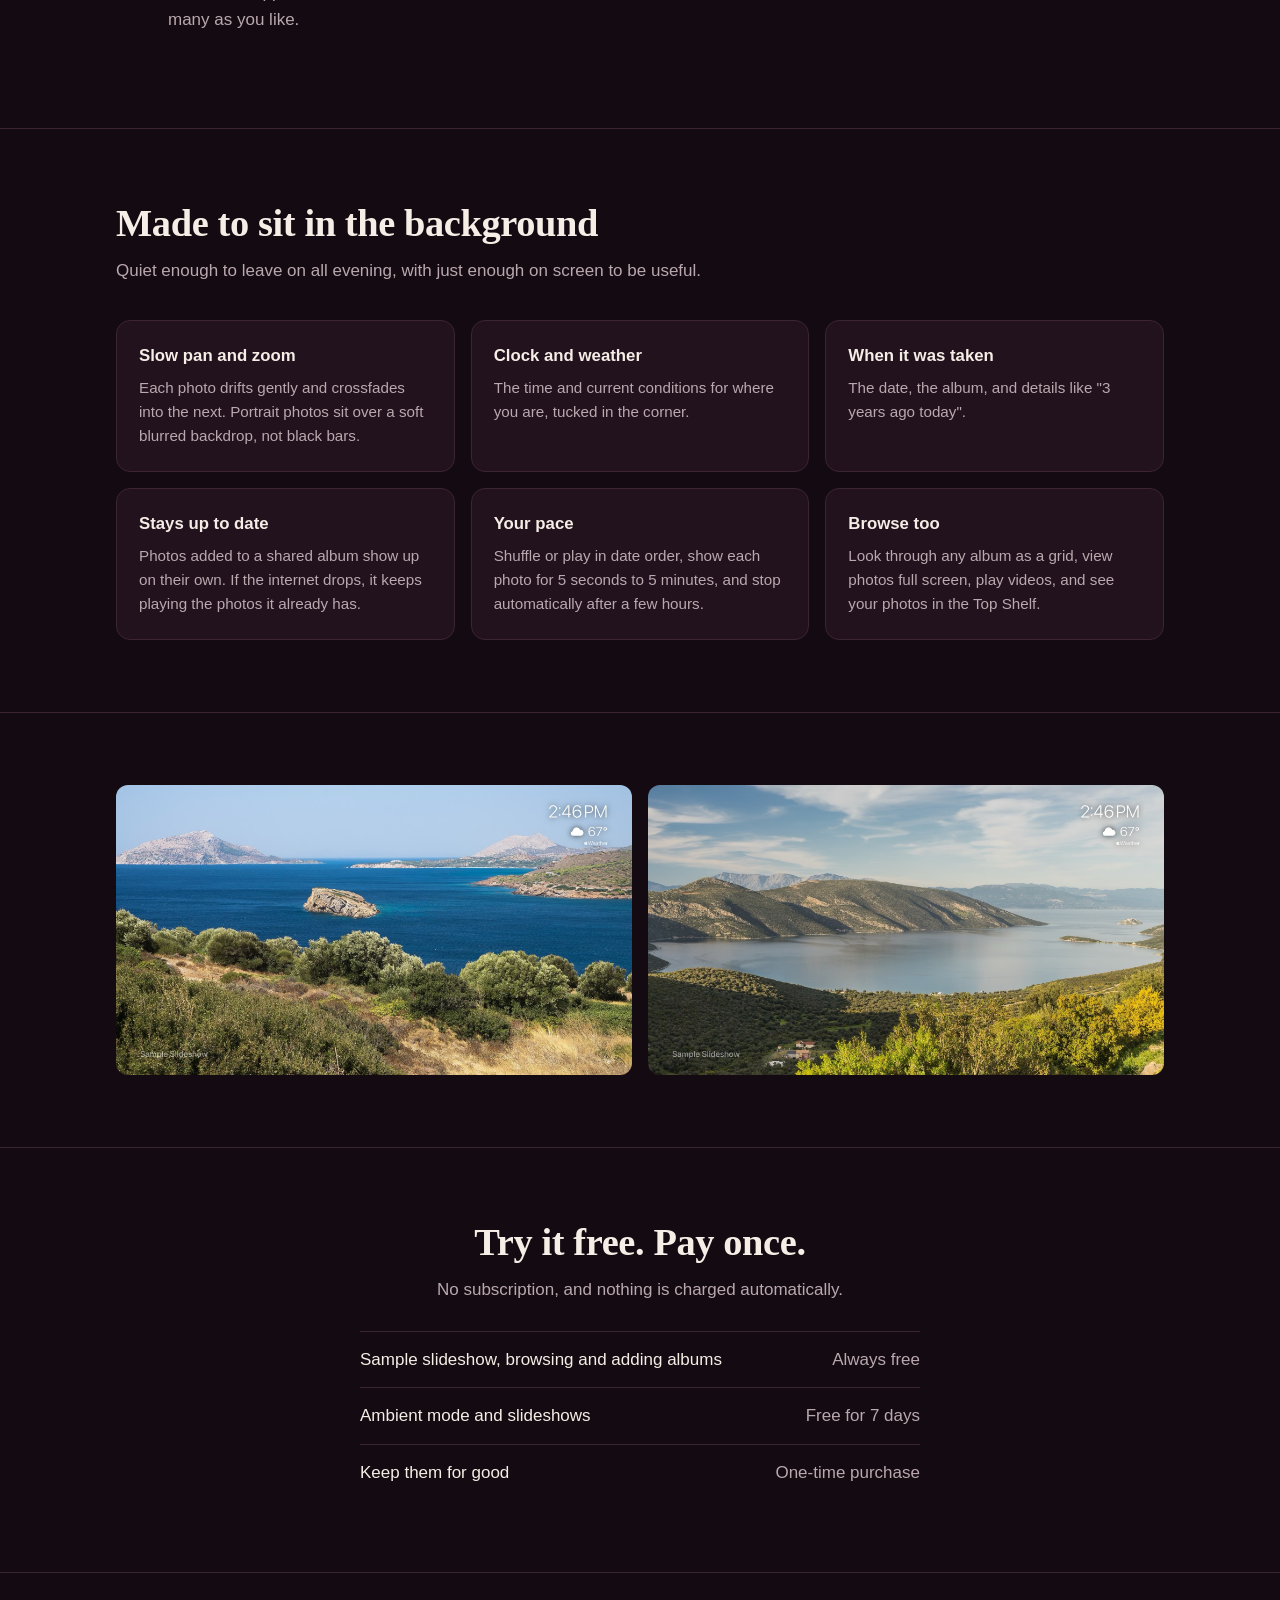
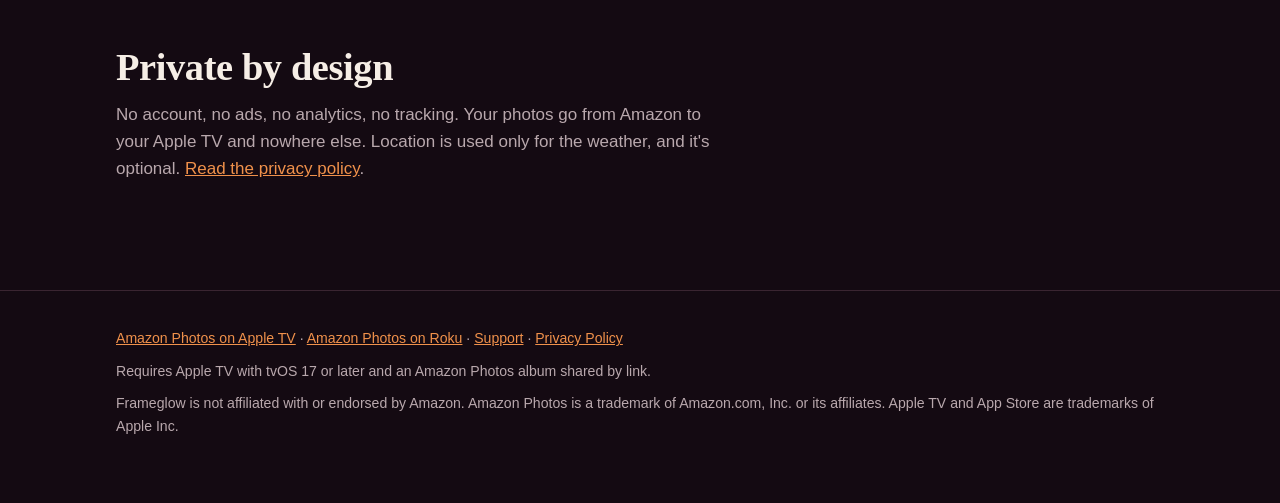
==== commit bd8d82b7: "Frameglow: add the Amazon Photos on Roku page Co-Authored-By: Claude Opus 5.5 <noreply@anthropic.com" ====
--- a/frameglow/index.html
+++ b/frameglow/index.html
@@ -99,7 +99,7 @@
 
 <footer>
   <div class="wrap">
-    <p><a href="amazon-photos-apple-tv.html">How to show Amazon Photos on Apple TV</a> · <a href="support.html">Support</a> · <a href="privacy.html">Privacy Policy</a></p>
+    <p><a href="amazon-photos-apple-tv.html">Amazon Photos on Apple TV</a> · <a href="amazon-photos-roku.html">Amazon Photos on Roku</a> · <a href="support.html">Support</a> · <a href="privacy.html">Privacy Policy</a></p>
     <p>Requires Apple TV with tvOS 17 or later and an Amazon Photos album shared by link.</p>
     <p>Frameglow is not affiliated with or endorsed by Amazon. Amazon Photos is a trademark of Amazon.com, Inc. or its affiliates. Apple TV and App Store are trademarks of Apple Inc.</p>
   </div>
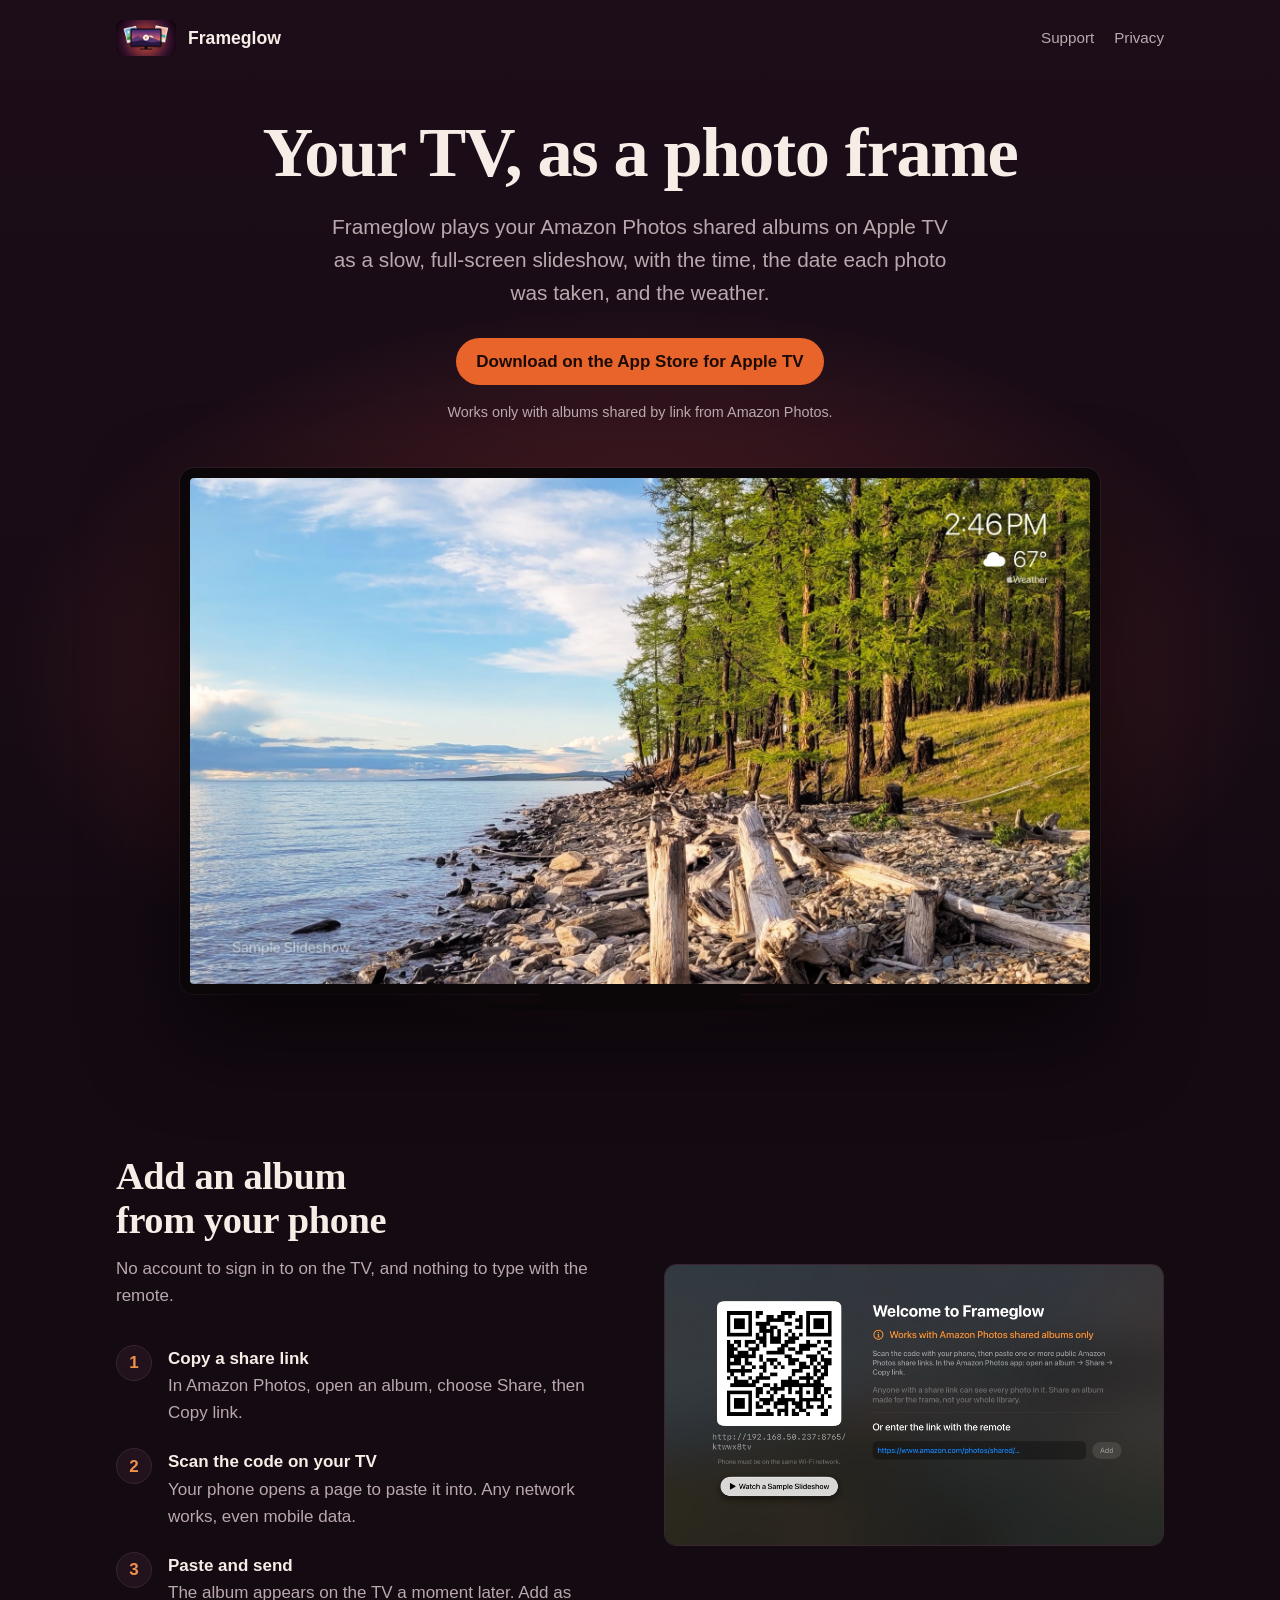
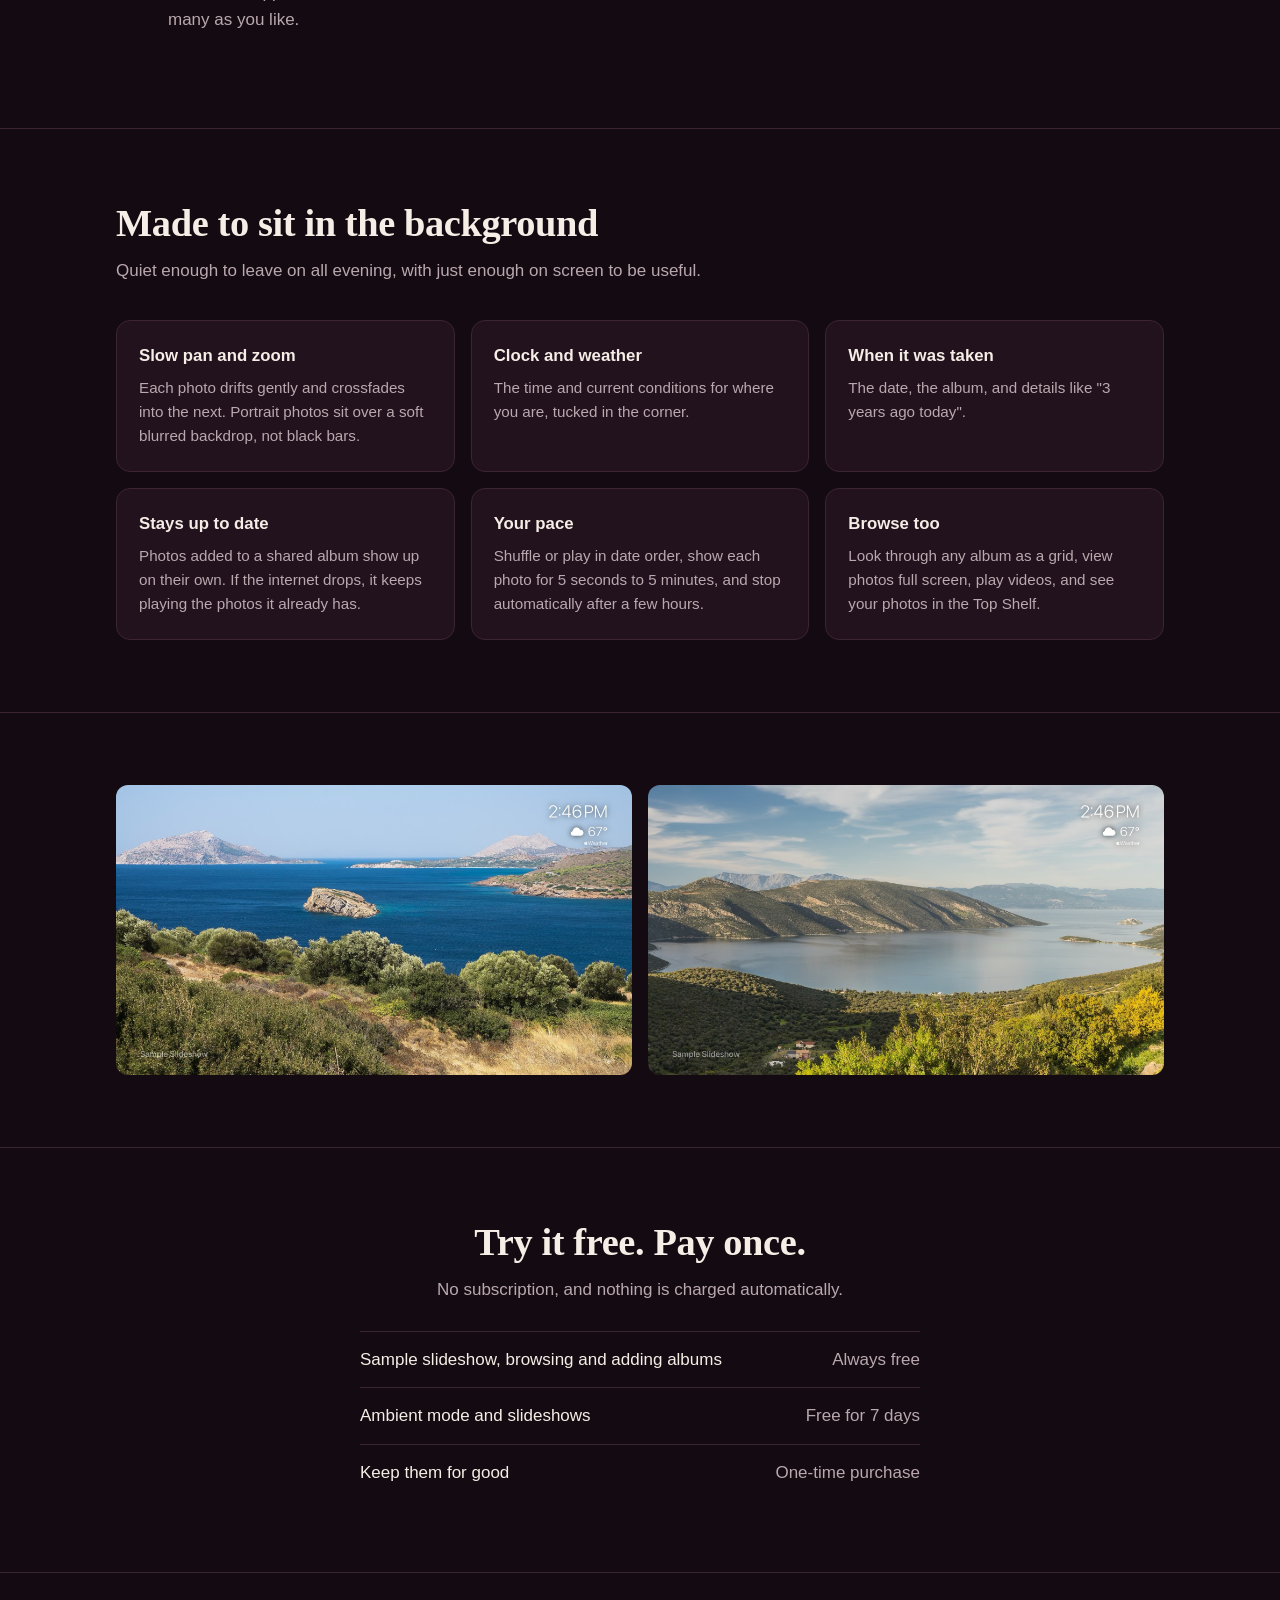
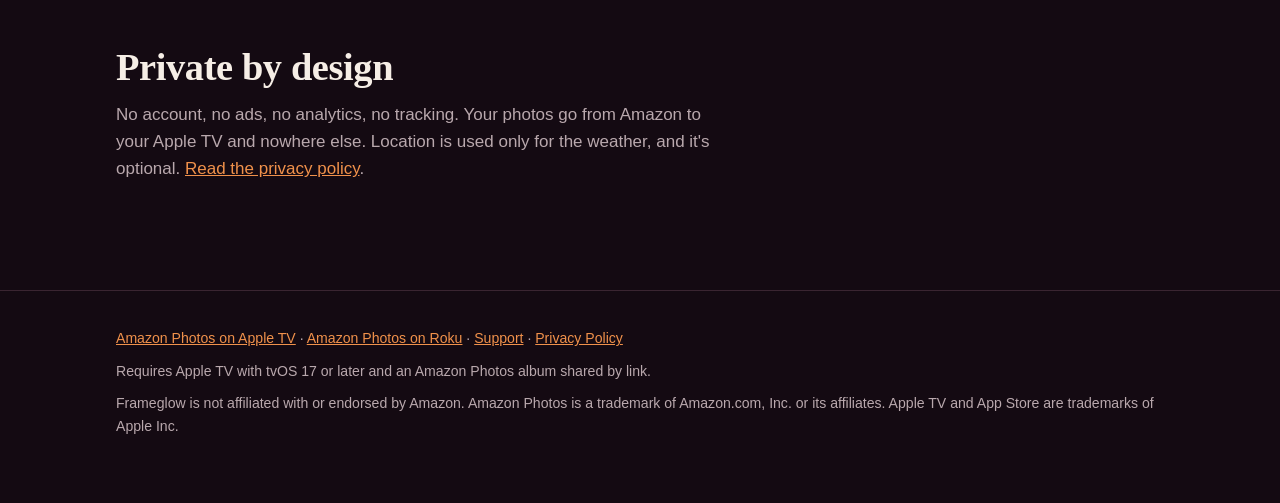
==== commit ae8c6816: "Frameglow: link the App Store listing now that the Apple TV app is live Co-Authored-By: Claude Opus " ====
--- a/frameglow/index.html
+++ b/frameglow/index.html
@@ -27,7 +27,7 @@
     <div class="hero-text">
       <h1>Your TV, as a photo frame</h1>
       <p class="lede">Frameglow plays your Amazon Photos shared albums on Apple TV as a slow, full-screen slideshow, with the time, the date each photo was taken, and the weather.</p>
-      <span class="pill">Coming soon to the App Store for Apple TV</span>
+      <a class="pill" href="https://apps.apple.com/app/frameglow/id6834132816">Download on the App Store for Apple TV</a>
       <p class="only">Works only with albums shared by link from Amazon Photos.</p>
     </div>
 
--- a/frameglow/landing.css
+++ b/frameglow/landing.css
@@ -54,6 +54,8 @@
   color: #1b0a05;
   font-weight: 650;
 }
+a.pill { text-decoration: none; }
+a.pill:hover { background: var(--accent); }
 .only { margin: 16px 0 0; font-size: 0.9rem; color: var(--muted); }
 
 /* TV frame */
